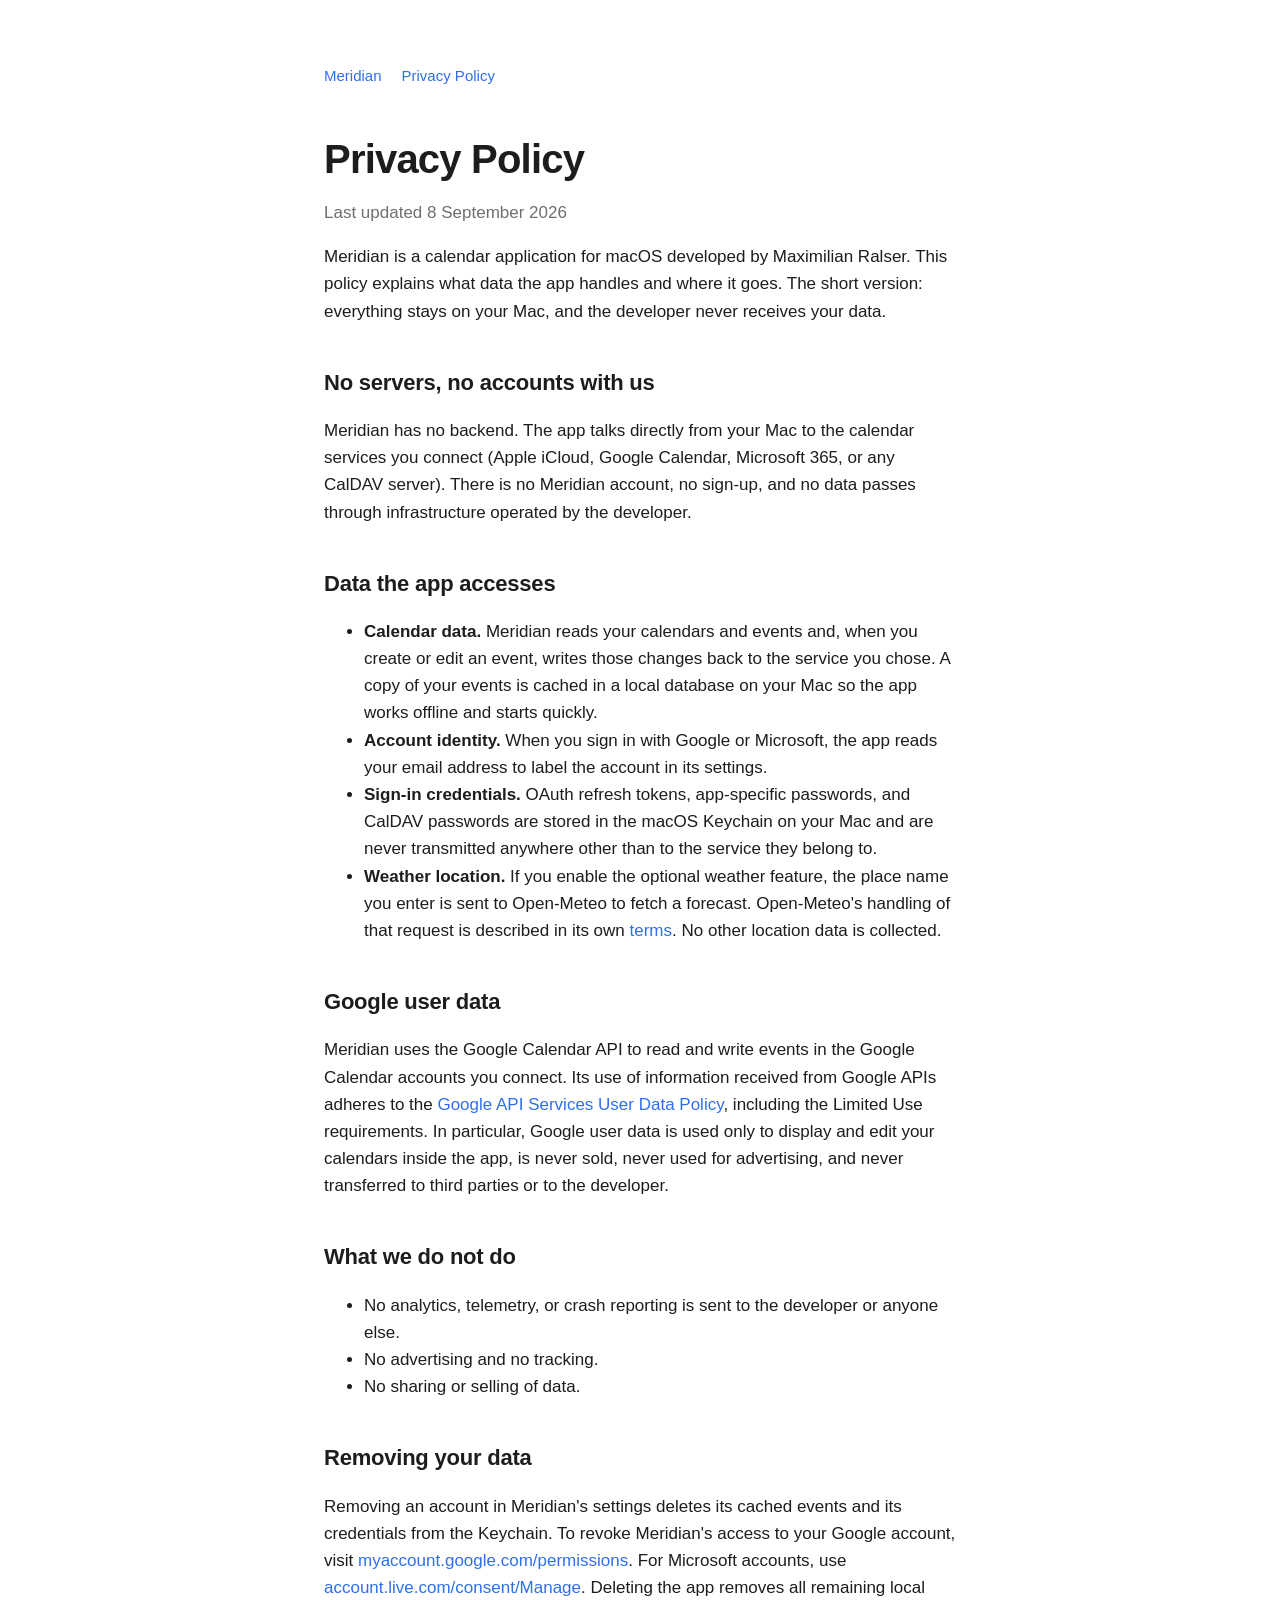
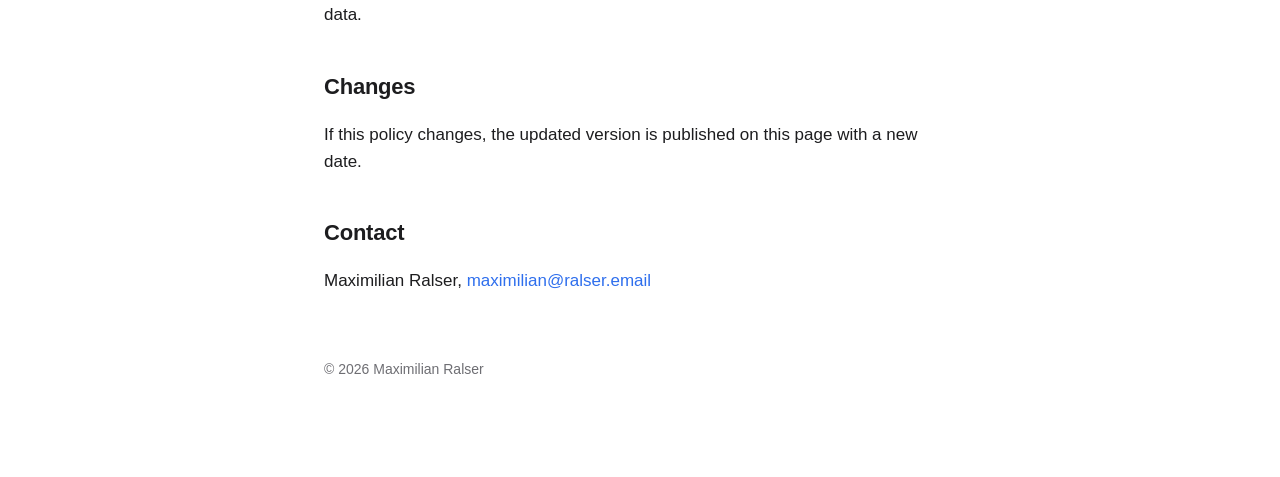
==== privacy.html @ f0ed6fd7 "Meridian home page and privacy policy" ====
<!doctype html>
<html lang="en">
<head>
<meta charset="utf-8">
<meta name="viewport" content="width=device-width, initial-scale=1">
<title>Meridian Privacy Policy</title>
<link rel="stylesheet" href="style.css">
</head>
<body>
<main>
<nav><a href="./">Meridian</a><a href="privacy.html">Privacy Policy</a></nav>
<h1>Privacy Policy</h1>
<p class="muted">Last updated 8 September 2026</p>

<p>Meridian is a calendar application for macOS developed by Maximilian Ralser. This policy explains what data the app handles and where it goes. The short version: everything stays on your Mac, and the developer never receives your data.</p>

<h2>No servers, no accounts with us</h2>
<p>Meridian has no backend. The app talks directly from your Mac to the calendar services you connect (Apple iCloud, Google Calendar, Microsoft 365, or any CalDAV server). There is no Meridian account, no sign-up, and no data passes through infrastructure operated by the developer.</p>

<h2>Data the app accesses</h2>
<ul>
<li><strong>Calendar data.</strong> Meridian reads your calendars and events and, when you create or edit an event, writes those changes back to the service you chose. A copy of your events is cached in a local database on your Mac so the app works offline and starts quickly.</li>
<li><strong>Account identity.</strong> When you sign in with Google or Microsoft, the app reads your email address to label the account in its settings.</li>
<li><strong>Sign-in credentials.</strong> OAuth refresh tokens, app-specific passwords, and CalDAV passwords are stored in the macOS Keychain on your Mac and are never transmitted anywhere other than to the service they belong to.</li>
<li><strong>Weather location.</strong> If you enable the optional weather feature, the place name you enter is sent to Open-Meteo to fetch a forecast. Open-Meteo's handling of that request is described in its own <a href="https://open-meteo.com/en/terms">terms</a>. No other location data is collected.</li>
</ul>

<h2>Google user data</h2>
<p>Meridian uses the Google Calendar API to read and write events in the Google Calendar accounts you connect. Its use of information received from Google APIs adheres to the <a href="https://developers.google.com/terms/api-services-user-data-policy">Google API Services User Data Policy</a>, including the Limited Use requirements. In particular, Google user data is used only to display and edit your calendars inside the app, is never sold, never used for advertising, and never transferred to third parties or to the developer.</p>

<h2>What we do not do</h2>
<ul>
<li>No analytics, telemetry, or crash reporting is sent to the developer or anyone else.</li>
<li>No advertising and no tracking.</li>
<li>No sharing or selling of data.</li>
</ul>

<h2>Removing your data</h2>
<p>Removing an account in Meridian's settings deletes its cached events and its credentials from the Keychain. To revoke Meridian's access to your Google account, visit <a href="https://myaccount.google.com/permissions">myaccount.google.com/permissions</a>. For Microsoft accounts, use <a href="https://account.live.com/consent/Manage">account.live.com/consent/Manage</a>. Deleting the app removes all remaining local data.</p>

<h2>Changes</h2>
<p>If this policy changes, the updated version is published on this page with a new date.</p>

<h2>Contact</h2>
<p>Maximilian Ralser, <a href="mailto:maximilian@ralser.email">maximilian@ralser.email</a></p>

<footer>© 2026 Maximilian Ralser</footer>
</main>
</body>
</html>
---- style.css ----
:root { color-scheme: light dark; --fg: #1d1d1f; --muted: #6e6e73; --bg: #ffffff; --accent: #2f6fed; }
@media (prefers-color-scheme: dark) { :root { --fg: #f5f5f7; --muted: #a1a1a6; --bg: #111114; } }
* { box-sizing: border-box; }
body { margin: 0; font: 17px/1.6 -apple-system, BlinkMacSystemFont, "SF Pro Text", "Helvetica Neue", sans-serif; color: var(--fg); background: var(--bg); }
main { max-width: 680px; margin: 0 auto; padding: 64px 24px 96px; }
h1 { font-size: 40px; line-height: 1.15; letter-spacing: -0.02em; margin: 0 0 8px; }
h2 { font-size: 22px; margin: 40px 0 8px; letter-spacing: -0.01em; }
p, li { color: var(--fg); }
.lead, .muted { color: var(--muted); }
a { color: var(--accent); text-decoration: none; }
a:hover { text-decoration: underline; }
nav { display: flex; gap: 20px; margin-bottom: 48px; font-size: 15px; }
footer { margin-top: 64px; font-size: 14px; color: var(--muted); }
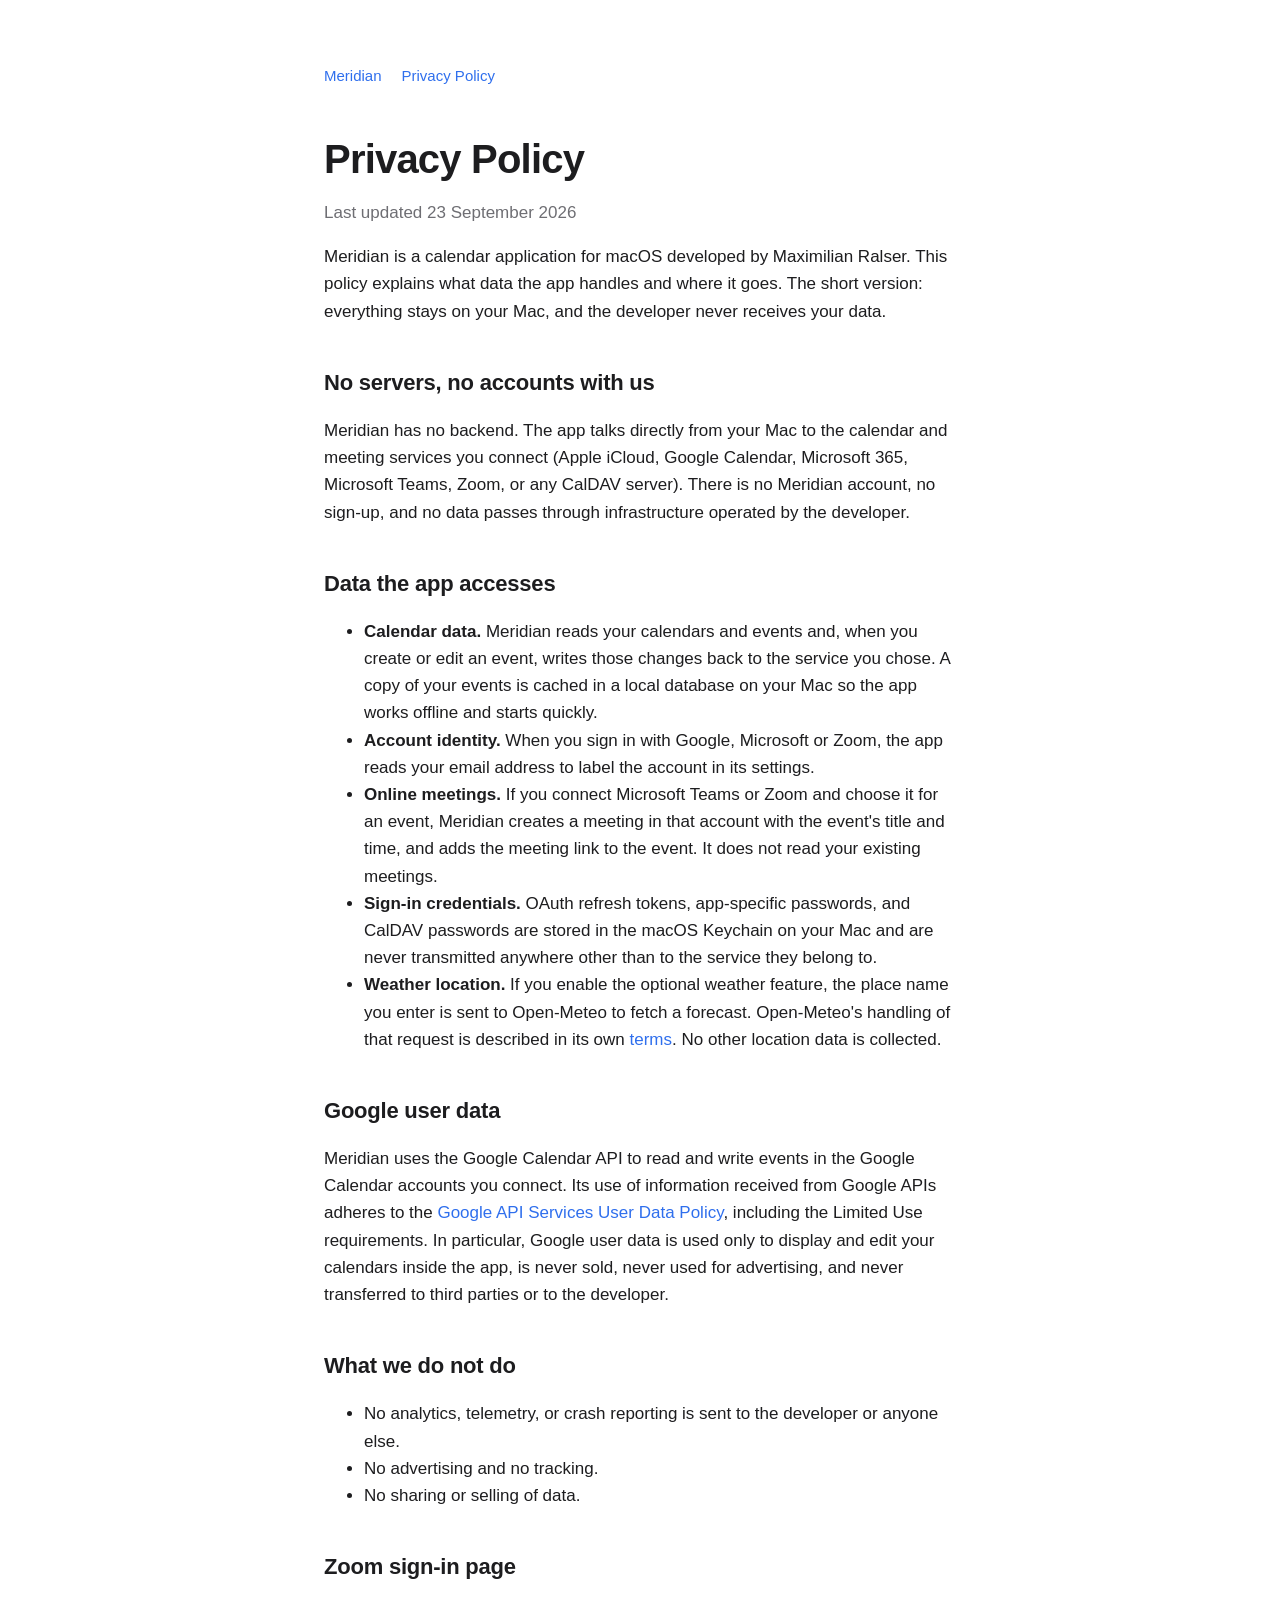
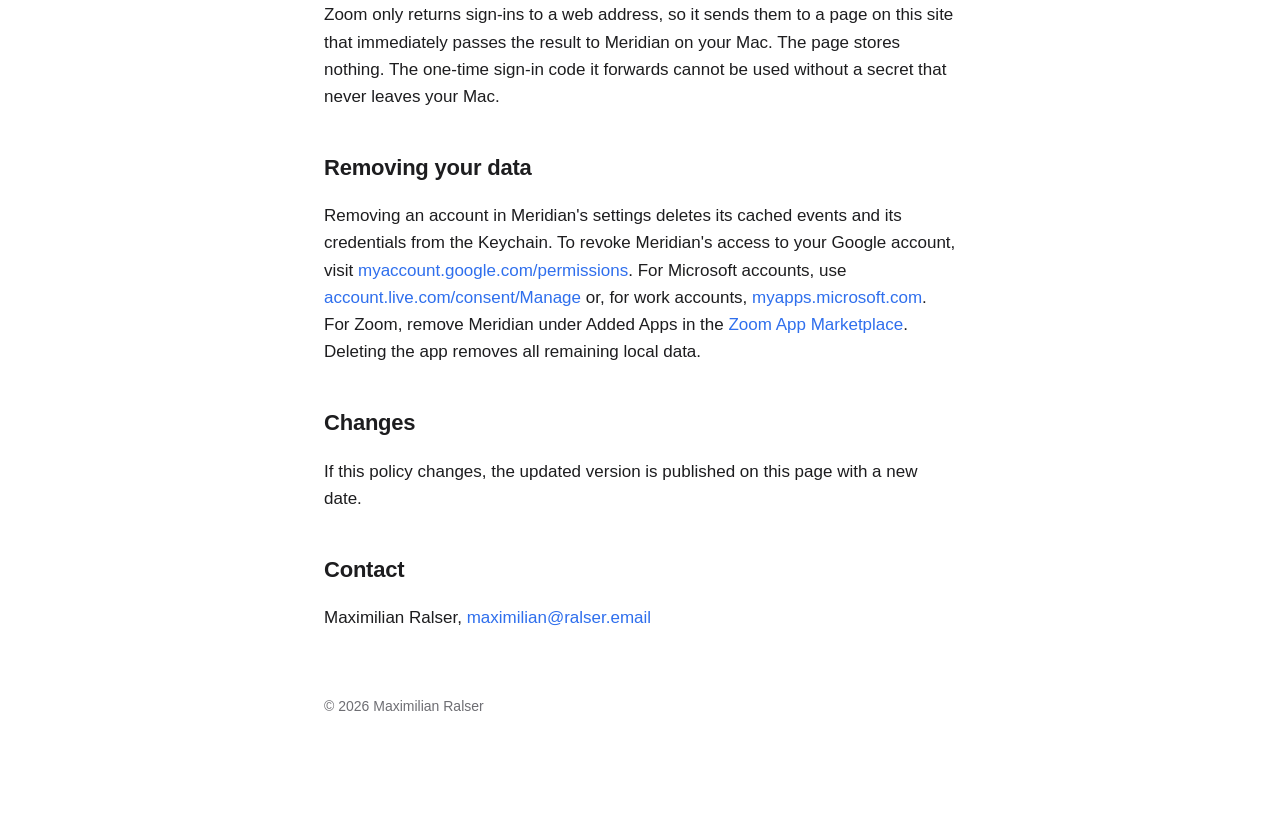
==== commit 284abf8b: "Add Zoom sign-in relay page and cover Teams and Zoom in the privacy policy Co-Authored-By: Claude Op" ====
--- a/privacy.html
+++ b/privacy.html
@@ -3,6 +3,7 @@
 <head>
 <meta charset="utf-8">
 <meta name="viewport" content="width=device-width, initial-scale=1">
+<meta name="google-site-verification" content="lE_HHzpKbYIJEnoI6cQ1GqFm9_cbrKtO3LMj67oFt9E" />
 <title>Meridian Privacy Policy</title>
 <link rel="stylesheet" href="style.css">
 </head>
@@ -10,17 +11,18 @@
 <main>
 <nav><a href="./">Meridian</a><a href="privacy.html">Privacy Policy</a></nav>
 <h1>Privacy Policy</h1>
-<p class="muted">Last updated 8 September 2026</p>
+<p class="muted">Last updated 23 September 2026</p>
 
 <p>Meridian is a calendar application for macOS developed by Maximilian Ralser. This policy explains what data the app handles and where it goes. The short version: everything stays on your Mac, and the developer never receives your data.</p>
 
 <h2>No servers, no accounts with us</h2>
-<p>Meridian has no backend. The app talks directly from your Mac to the calendar services you connect (Apple iCloud, Google Calendar, Microsoft 365, or any CalDAV server). There is no Meridian account, no sign-up, and no data passes through infrastructure operated by the developer.</p>
+<p>Meridian has no backend. The app talks directly from your Mac to the calendar and meeting services you connect (Apple iCloud, Google Calendar, Microsoft 365, Microsoft Teams, Zoom, or any CalDAV server). There is no Meridian account, no sign-up, and no data passes through infrastructure operated by the developer.</p>
 
 <h2>Data the app accesses</h2>
 <ul>
 <li><strong>Calendar data.</strong> Meridian reads your calendars and events and, when you create or edit an event, writes those changes back to the service you chose. A copy of your events is cached in a local database on your Mac so the app works offline and starts quickly.</li>
-<li><strong>Account identity.</strong> When you sign in with Google or Microsoft, the app reads your email address to label the account in its settings.</li>
+<li><strong>Account identity.</strong> When you sign in with Google, Microsoft or Zoom, the app reads your email address to label the account in its settings.</li>
+<li><strong>Online meetings.</strong> If you connect Microsoft Teams or Zoom and choose it for an event, Meridian creates a meeting in that account with the event's title and time, and adds the meeting link to the event. It does not read your existing meetings.</li>
 <li><strong>Sign-in credentials.</strong> OAuth refresh tokens, app-specific passwords, and CalDAV passwords are stored in the macOS Keychain on your Mac and are never transmitted anywhere other than to the service they belong to.</li>
 <li><strong>Weather location.</strong> If you enable the optional weather feature, the place name you enter is sent to Open-Meteo to fetch a forecast. Open-Meteo's handling of that request is described in its own <a href="https://open-meteo.com/en/terms">terms</a>. No other location data is collected.</li>
 </ul>
@@ -35,8 +37,11 @@
 <li>No sharing or selling of data.</li>
 </ul>
 
+<h2>Zoom sign-in page</h2>
+<p>Zoom only returns sign-ins to a web address, so it sends them to a page on this site that immediately passes the result to Meridian on your Mac. The page stores nothing. The one-time sign-in code it forwards cannot be used without a secret that never leaves your Mac.</p>
+
 <h2>Removing your data</h2>
-<p>Removing an account in Meridian's settings deletes its cached events and its credentials from the Keychain. To revoke Meridian's access to your Google account, visit <a href="https://myaccount.google.com/permissions">myaccount.google.com/permissions</a>. For Microsoft accounts, use <a href="https://account.live.com/consent/Manage">account.live.com/consent/Manage</a>. Deleting the app removes all remaining local data.</p>
+<p>Removing an account in Meridian's settings deletes its cached events and its credentials from the Keychain. To revoke Meridian's access to your Google account, visit <a href="https://myaccount.google.com/permissions">myaccount.google.com/permissions</a>. For Microsoft accounts, use <a href="https://account.live.com/consent/Manage">account.live.com/consent/Manage</a> or, for work accounts, <a href="https://myapps.microsoft.com">myapps.microsoft.com</a>. For Zoom, remove Meridian under Added Apps in the <a href="https://marketplace.zoom.us/user/installed">Zoom App Marketplace</a>. Deleting the app removes all remaining local data.</p>
 
 <h2>Changes</h2>
 <p>If this policy changes, the updated version is published on this page with a new date.</p>
